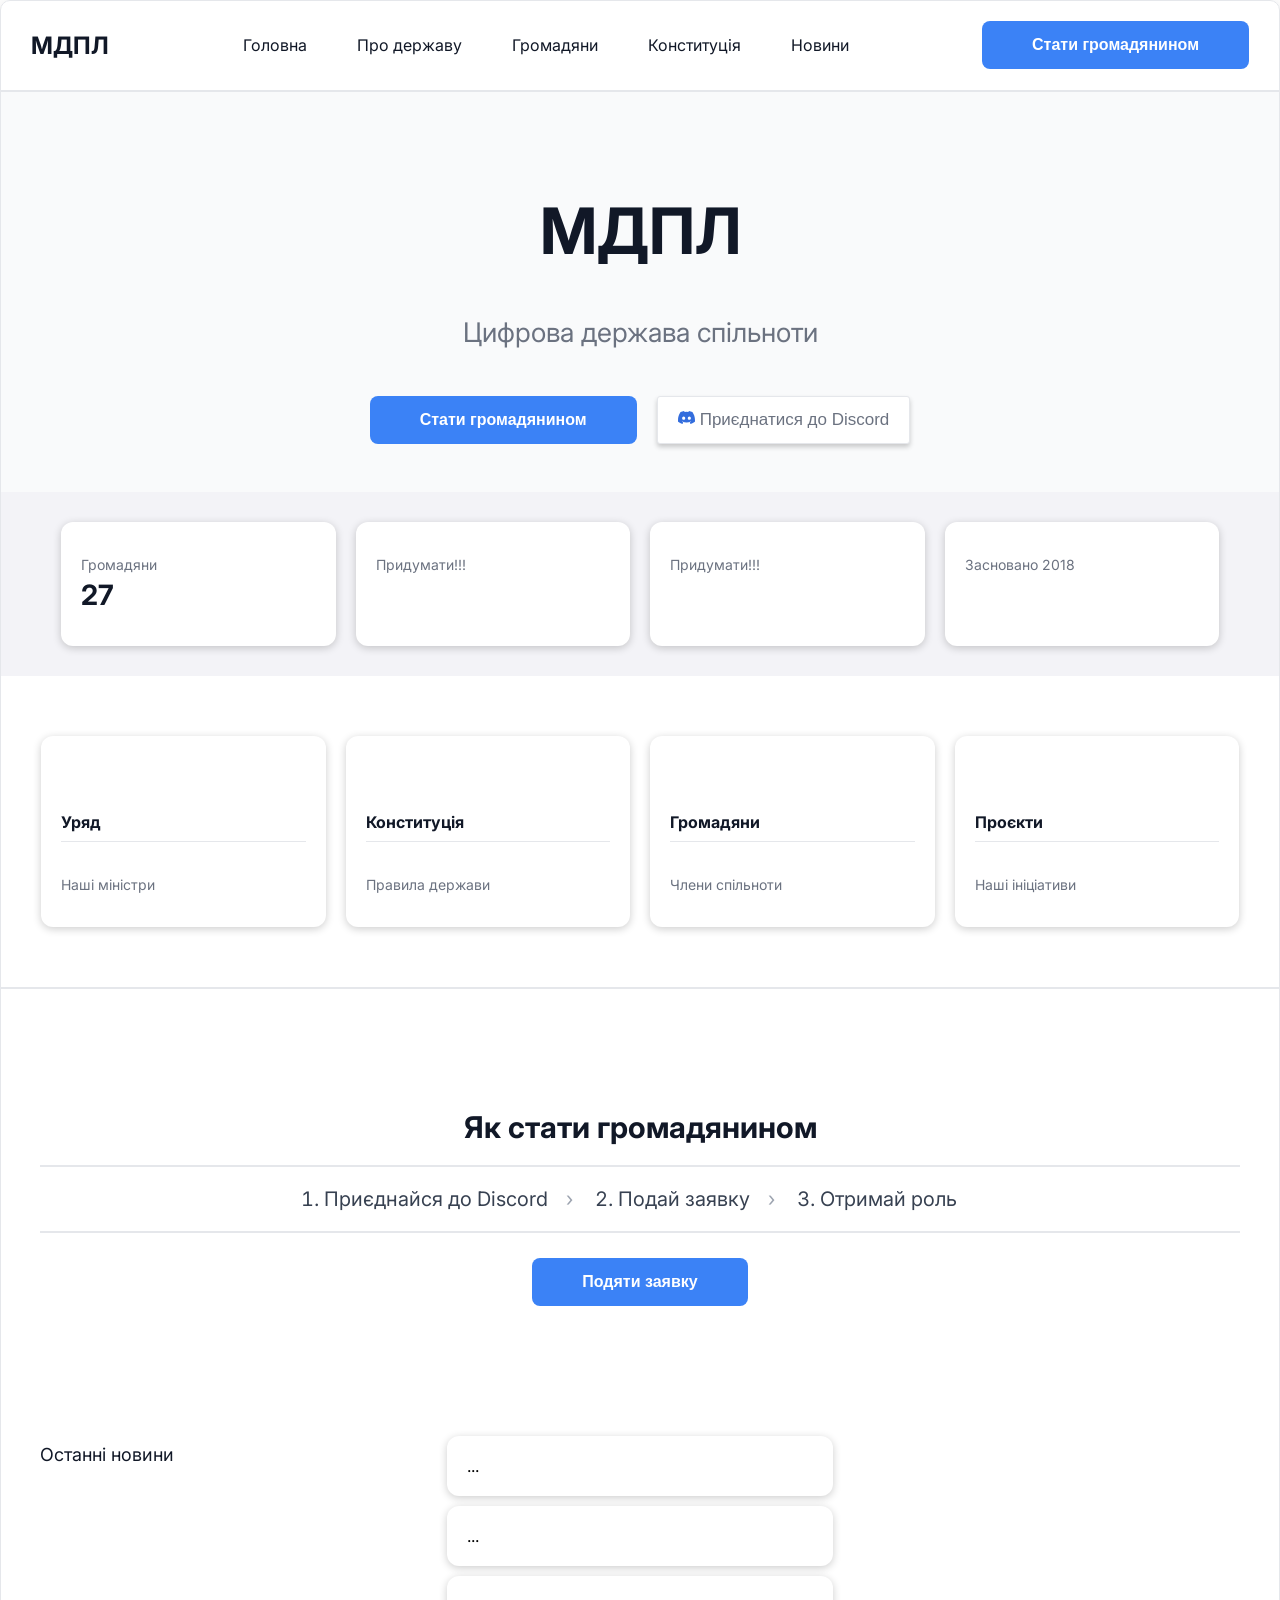
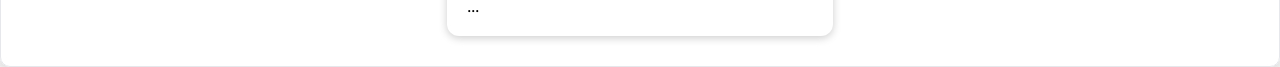
==== index.html @ ea94f007 "(First commit)Stacture added + JS and CSS files connected + HTML code is done exept for news.html + " ====
<!DOCTYPE html>
<html lang="en">
<head>
    <meta charset="UTF-8">
    <meta name="viewport" content="width=device-width, initial-scale=1.0">
    <title>MDPL</title>
    <link href="https://fonts.googleapis.com/css2?family=Inter&display=swap" rel="stylesheet">

    <link rel="stylesheet" href="./css/style.css">
</head>

<body data-page="home">
    <header id="header" class="header"></header>

    <main>
        <section id="hero" class="hero">
            <div class="hero-title">
                <h1>МДПЛ</h1>
                <p style="font-size: 27px;">Цифрова держава спільноти</p>
            </div>
            <div class="hero-btns">
                <button id="become-citizen-btn" class="become-citizen-btn">Стати громадянином</button>
                <button id="join-btn" class="join-btn">
                    <span>
                        <svg style="color: rgba(51, 109, 221);" xmlns="http://www.w3.org/2000/svg" width="17" height="17" fill="currentColor" class="bi bi-discord" viewBox="0 0 16 16">
                            <path d="M13.545 2.907a13.2 13.2 0 0 0-3.257-1.011.05.05 0 0 0-.052.025c-.141.25-.297.577-.406.833a12.2 12.2 0 0 0-3.658 0 8 8 0 0 0-.412-.833.05.05 0 0 0-.052-.025c-1.125.194-2.22.534-3.257 1.011a.04.04 0 0 0-.021.018C.356 6.024-.213 9.047.066 12.032q.003.022.021.037a13.3 13.3 0 0 0 3.995 2.02.05.05 0 0 0 .056-.019q.463-.63.818-1.329a.05.05 0 0 0-.01-.059l-.018-.011a9 9 0 0 1-1.248-.595.05.05 0 0 1-.02-.066l.015-.019q.127-.095.248-.195a.05.05 0 0 1 .051-.007c2.619 1.196 5.454 1.196 8.041 0a.05.05 0 0 1 .053.007q.121.1.248.195a.05.05 0 0 1-.004.085 8 8 0 0 1-1.249.594.05.05 0 0 0-.03.03.05.05 0 0 0 .003.041c.24.465.515.909.817 1.329a.05.05 0 0 0 .056.019 13.2 13.2 0 0 0 4.001-2.02.05.05 0 0 0 .021-.037c.334-3.451-.559-6.449-2.366-9.106a.03.03 0 0 0-.02-.019m-8.198 7.307c-.789 0-1.438-.724-1.438-1.612s.637-1.613 1.438-1.613c.807 0 1.45.73 1.438 1.613 0 .888-.637 1.612-1.438 1.612m5.316 0c-.788 0-1.438-.724-1.438-1.612s.637-1.613 1.438-1.613c.807 0 1.451.73 1.438 1.613 0 .888-.631 1.612-1.438 1.612"/>
                        </svg>
                    </span>
                    Приєднатися до Discord
                </button>
            </div>
        </section>
        <section id="fast-info" class="fast-info">
            <div class="info-box">
                <p>
                    Громадяни<br> 
                    <strong>27</strong>
                </p>
            </div>
            <div class="info-box">
                <p>Придумати!!!</p>
            </div>
            <div class="info-box">
                <p>Придумати!!!</p>
            </div>
            <div class="info-box">
                <p>Засновано 2018</p>
            </div>
        </section>
        <section id="features" class="features">
            <div class="info-box">
                <svg></svg>
                <h3>Уряд</h3>
                <p>Наші міністри</p>
            </div>
            <div class="info-box">
                <svg></svg>
                <h3>Конституція</h3>
                <p>Правила держави</p>
            </div>
            <div class="info-box">
                <svg></svg>
                <h3>Громадяни</h3>
                <p>Члени спільноти</p>
            </div>
            <div class="info-box">
                <svg></svg>
                <h3>Проєкти</h3>
                <p>Наші ініціативи</p>
            </div>
        </section>
        <section id="application" class="application">
            <div class="container">
                <h3>Як стати громадянином</h3>
                <ol class="steps-list">
                    <li>Приєднайся до Discord</li>
                    <li>Подай заявку</li>
                    <li>Отримай роль</li>
                </ol>
                <button id="become-citizen-btn" class="become-citizen-btn">Подяти заявку</button>
            </div>
        </section>
        <section id="last-news" class="last-news">
            <div class="container">
                <p>Останні новини</p>

                <div class="news-grid">
                    <div class="info-box">...</div>
                    <div class="info-box">...</div>
                    <div class="info-box">...</div>
                </div>
            </div>
        </section>
    </main>


    <!-- Modal -->
    <div id="modal" class="modal" style="display:none;">
        <div class="container">
            <div class="modal-header">
                <div class="modal-title">
                    <h2>Стати громадянином</h2>
                    <p>Подайте заявку на приєднання до МДПЛ</p>
                </div>
                <button id="close-btn" class="close-btn">X</button>
            </div>
            <form class="blank">
                <label>
                    Прізвище та Ім'я
                    <input type="text" name="name" placeholder="Василь Клеменко">
                </label>
                <label>
                    Дата народження
                    <input type="date" name="date">
                </label>
                <label>
                    Мета вступу до МДПЛ
                    <textarea name="reason"></textarea>
                </label>
                <label>
                    Ідеї та проєкти
                    <textarea name="projects"></textarea>
                </label>
                <label>
                    Бажана посада
                    <input type="text" name="poste" placeholder="Наприклад: Громадянин, Міністр...">
                </label>
                <button id="close-btn" class="close-btn">Скасувати</button>
                <button id="submit-btn" class="submit-btn">Подати заявку</button>
            </form>
        </div>
    </div>

    <script type="module" src="./js/main.js"></script>
</body>
</html>
---- css/style.css ----
:root{
    /* COLOR */
    --primary: #3B82F6;
    /* Back-Ground */
    --bg: #FFFFFF;
    --bg-secondary: #F9FAFB;
    /* TEXT */
    --text-main: #111827;
    --text-secondary: #6B7280;
    --font-bold: 700;

    --shadow-lg: 0 10px 25px rgba(0,0,0, 0.20);

    --success: #10B981;
    --error: #EF4444;

    --border: #E5E7EB;
}

body{
    font-family: 'Inter', sans-serif;
    margin: 0;
    padding: 0;
    background: var(--bg);
    border: var(--border) solid 1px;
    border-radius: 10px;
    box-shadow: var(--shadow-lg);
}

section {
  margin-top: 0;
  margin-bottom: 0;
  padding-top: 10px;
  padding-bottom: 10px;
}


h1, h2, h3, h4{
    font-weight: var(--font-bold);
    color: var(--text-main);
}

p{
    color: var(--text-secondary);
}

a{
    color: var(--text-main);
    text-decoration: none;
}

.container {
  max-width: 1200px;
  margin: 0 auto;
  padding: 20px;
}


/* HEADER */

header{
    padding: 10px 30px;
    display: flex;
    align-items: center;
    justify-content: space-between;
    border-bottom: 2px solid var(--border);
}

header nav{
    display: flex;
    gap: 50px;
}

header nav a {
  position: relative;
}

header nav a::after {
  content: "";
  position: absolute;
  left: 0;
  bottom: -5px;
  width: 0%;
  height: 2px;
  background: var(--text-main);
  transition: width 0.2s ease;
}

header nav a:hover::after,
header nav a.active::after {
  width: 100%;
}


.become-citizen-btn {
  background: var(--primary);
  color: white;
  border: none;
  padding: 12px 25px;
  border-radius: 8px;
  cursor: pointer;
  font-size: 16px;
  font-weight: 600;
  transition: all 0.2s ease;
}

.become-citizen-btn:hover {
  background: #2563EB;
  transform: translateY(-2px);
}

/* PAGE HOME */
/* HERO */
.hero{
    height: 300px;
    padding: 50px;
    display: flex;
    justify-content: center;
    align-items: center;
    flex-direction: column;
    background: var(--bg-secondary);
}

.hero-title{
    display: flex;
    align-items: center;
    flex-direction: column;
}

.hero-title h1{
    margin-bottom: 20px;
    font-size: 4em;
    font-weight: bolder;
}

.hero-btns{
    margin-top: 20px;
    display: flex;
    gap: 20px;
}

.join-btn{
    padding: 5px 20px;
    display: flex;
    align-items: center;
    gap: 5px;
    font-size: 17px;
    color: var(--text-secondary);
    background: var(--bg);
    border: 1px solid var(--border);
    border-radius: 3px;
    box-shadow: 0 3px 5px rgba(0,0,0, 0.20);
    cursor: pointer;
    transition: all 0.3s ease;
}

.join-btn:hover{
    border: none;
    background: #111827;
    color: #FFFFFF;
}

/* ===================== */
/* FAST INFO (СТАТИСТИКА) */
/* ===================== */

.fast-info {
  display: grid;
  grid-template-columns: repeat(4, 1fr);
  gap: 20px;
  padding: 30px 60px;
  background-color: rgba(243, 243, 247);
}

.info-box {
  background: #ffffff;
  border-radius: 12px;
  padding: 20px;
  box-shadow: 0 2px 8px rgba(0,0,0,0.2);
  transition: transform 0.2s ease, box-shadow 0.2s ease;
}

.info-box:hover {
  transform: translateY(-3px);
  box-shadow: 0 8px 20px rgba(0,0,0,0.08);
}

.fast-info p {
  color: #6B7280;
  font-size: 14px;
}

.fast-info strong {
  display: block;
  font-size: 28px;
  color: #111827;
  margin-top: 5px;
}


/* ===================== */
/* FEATURES (КАРТОЧКИ) */
/* ===================== */

.features {
  display: grid;
  grid-template-columns: repeat(4, 1fr);
  gap: 20px;
  padding: 60px 40px;
  margin-bottom: 50px;
  border-bottom: 2px solid var(--border);
}

.features .info-box {
  display: flex;
  flex-direction: column;
  gap: 10px;
  cursor: pointer;
}

.features .info-box h3 {
  position: relative;
  padding-bottom: 10px;
  margin-bottom: 10px;
}

.features .info-box h3::after {
  content: "";
  position: absolute;
  left: 0;
  bottom: 0;
  width: 100%;
  height: 1px;
  background: var(--border);
}

.features h3 {
  font-size: 16px;
  color: #111827;
}

.features p {
  font-size: 14px;
  color: #6B7280;
}

/* іконки */
.features svg {
  width: 30px;
  height: 30px;
  color: #9CA3AF;
}


/* ===================== */
/* APPLICATION */
/* ===================== */

.application {
  text-align: center;
  margin: 60px 0;
}

.application h3 {
  font-size: 30px;
  margin-bottom: 20px;
  color: #111827;
}

.steps-list {
  display: flex;
  justify-content: center;
  gap: 70px;
  margin-bottom: 25px;
  padding: 20px 0;
  border-top: 2px solid var(--border);
  border-bottom: 2px solid var(--border);
}

.application li {
  position: relative;
  font-size: 20px;
  color: #374151;
}

/* стрілочки */
.application li::after {
  content: "›";
  position: absolute;
  right: -25px;
  color: #9CA3AF;
}

.application li:last-child::after {
  display: none;
}


/* кнопка */

.become-citizen-btn {
  background: #3B82F6;
  color: white;
  border: none;
  padding: 15px 50px;
  border-radius: 8px;
  cursor: pointer;
  transition: all 0.2s ease;
}

.become-citizen-btn:hover {
  background: #2563EB;
  transform: translateY(-2px);
}


/* ===================== */
/* NEWS */
/* ===================== */

.last-news {
  margin-top: 60px;
}

.last-news .container > p {
  font-size: 18px;
  margin-bottom: 20px;
  color: #111827;
}

.last-news .container {
  flex-direction: column;
}

.last-news .info-box {
  margin-top: 10px;
}

/* якщо хочеш 3 колонки */
.last-news .container {
  display: grid;
  grid-template-columns: repeat(3, 1fr);
  gap: 20px;
}

/* карточка новини */

.last-news .info-box h3 {
  font-size: 16px;
  margin-bottom: 10px;
}

.last-news .info-box p {
  font-size: 14px;
  color: #6B7280;
  margin-bottom: 10px;
}

.last-news a {
  color: #3B82F6;
  text-decoration: none;
  font-size: 14px;
}

.last-news a:hover {
  text-decoration: underline;
}
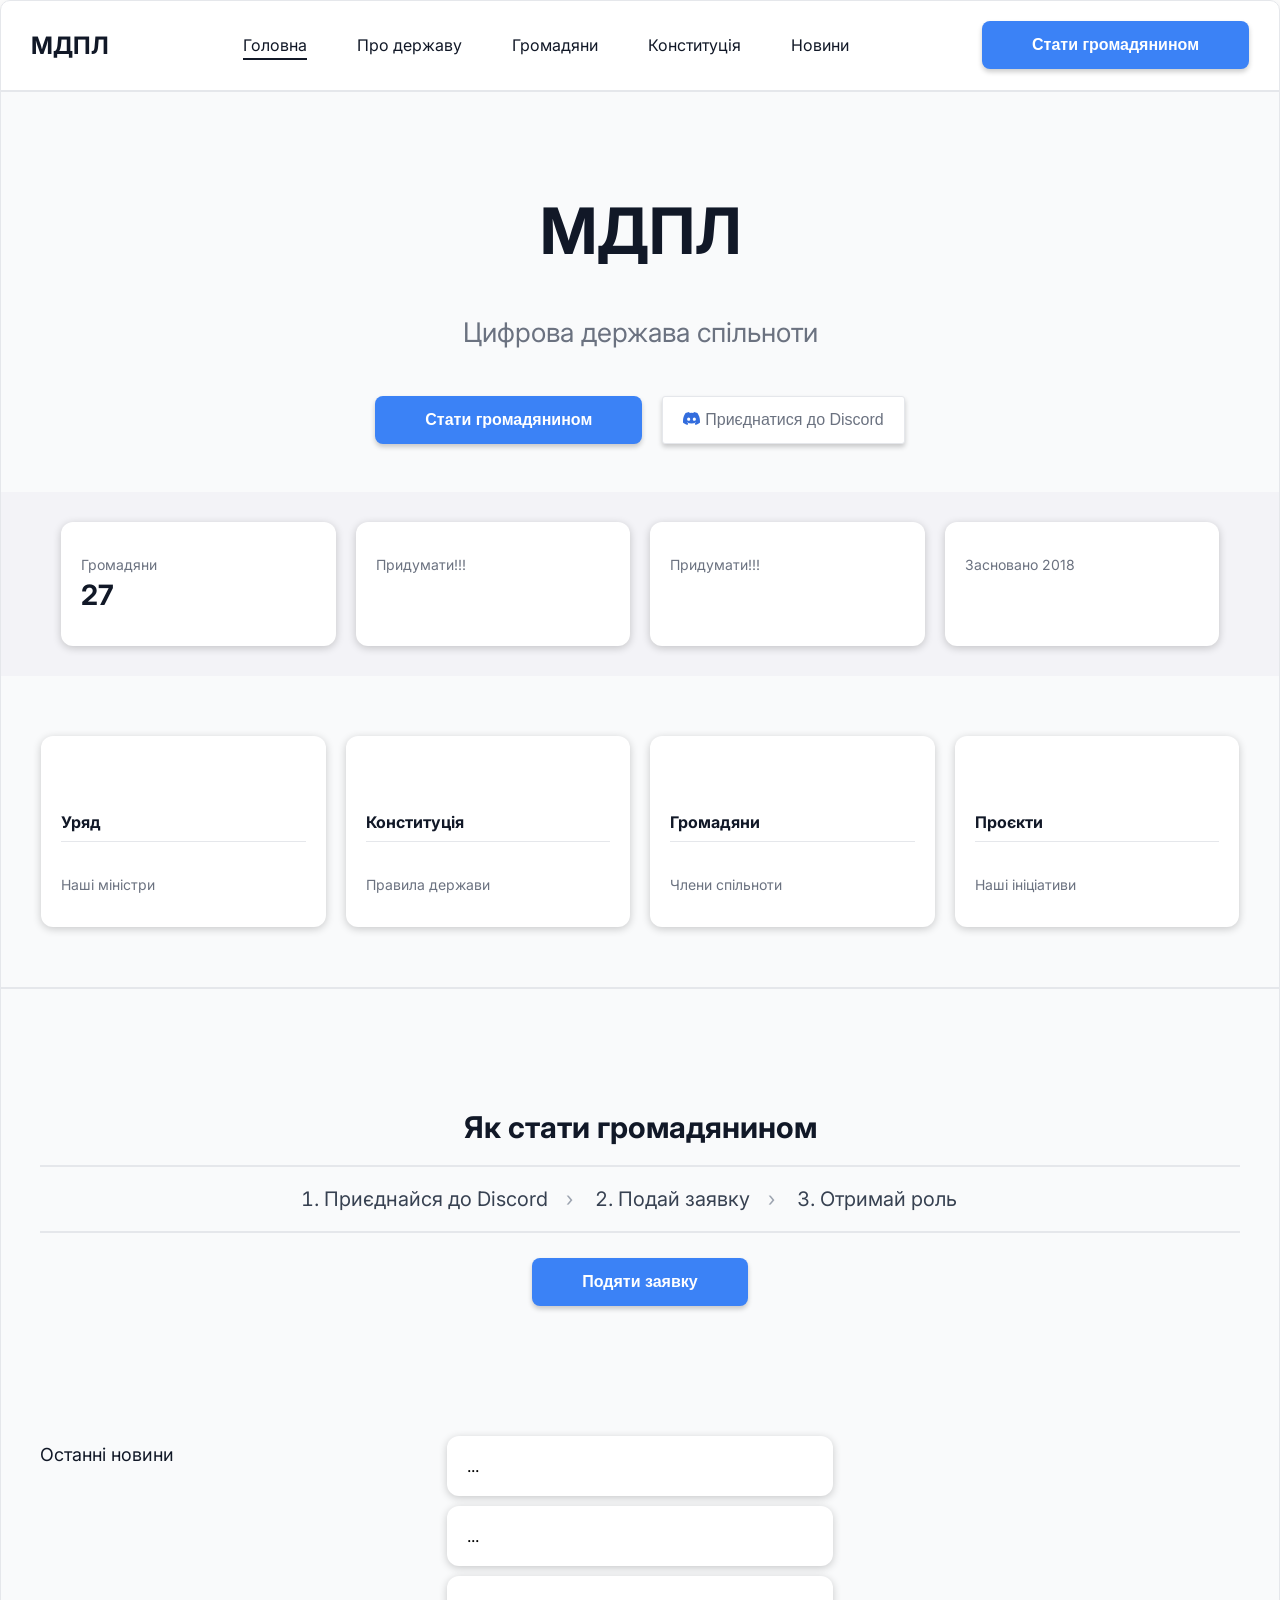
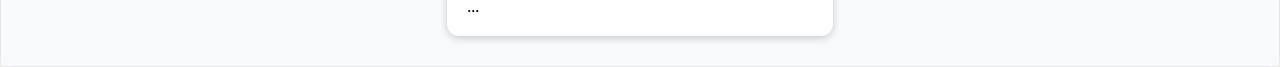
==== commit 34417b29: "Styles added to all pages exept news.html" ====
--- a/index.html
+++ b/index.html
@@ -13,14 +13,14 @@
     <header id="header" class="header"></header>
 
     <main>
-        <section id="hero" class="hero">
+        <section id="hero-home" class="hero-home">
             <div class="hero-title">
                 <h1>МДПЛ</h1>
                 <p style="font-size: 27px;">Цифрова держава спільноти</p>
             </div>
             <div class="hero-btns">
-                <button id="become-citizen-btn" class="become-citizen-btn">Стати громадянином</button>
-                <button id="join-btn" class="join-btn">
+                <button id="become-citizen-btn" class="btn become-citizen-btn">Стати громадянином</button>
+                <button id="join-btn" class="btn join-btn">
                     <span>
                         <svg style="color: rgba(51, 109, 221);" xmlns="http://www.w3.org/2000/svg" width="17" height="17" fill="currentColor" class="bi bi-discord" viewBox="0 0 16 16">
                             <path d="M13.545 2.907a13.2 13.2 0 0 0-3.257-1.011.05.05 0 0 0-.052.025c-.141.25-.297.577-.406.833a12.2 12.2 0 0 0-3.658 0 8 8 0 0 0-.412-.833.05.05 0 0 0-.052-.025c-1.125.194-2.22.534-3.257 1.011a.04.04 0 0 0-.021.018C.356 6.024-.213 9.047.066 12.032q.003.022.021.037a13.3 13.3 0 0 0 3.995 2.02.05.05 0 0 0 .056-.019q.463-.63.818-1.329a.05.05 0 0 0-.01-.059l-.018-.011a9 9 0 0 1-1.248-.595.05.05 0 0 1-.02-.066l.015-.019q.127-.095.248-.195a.05.05 0 0 1 .051-.007c2.619 1.196 5.454 1.196 8.041 0a.05.05 0 0 1 .053.007q.121.1.248.195a.05.05 0 0 1-.004.085 8 8 0 0 1-1.249.594.05.05 0 0 0-.03.03.05.05 0 0 0 .003.041c.24.465.515.909.817 1.329a.05.05 0 0 0 .056.019 13.2 13.2 0 0 0 4.001-2.02.05.05 0 0 0 .021-.037c.334-3.451-.559-6.449-2.366-9.106a.03.03 0 0 0-.02-.019m-8.198 7.307c-.789 0-1.438-.724-1.438-1.612s.637-1.613 1.438-1.613c.807 0 1.45.73 1.438 1.613 0 .888-.637 1.612-1.438 1.612m5.316 0c-.788 0-1.438-.724-1.438-1.612s.637-1.613 1.438-1.613c.807 0 1.451.73 1.438 1.613 0 .888-.631 1.612-1.438 1.612"/>
@@ -77,7 +77,7 @@
                     <li>Подай заявку</li>
                     <li>Отримай роль</li>
                 </ol>
-                <button id="become-citizen-btn" class="become-citizen-btn">Подяти заявку</button>
+                <button id="become-citizen-btn" class="btn become-citizen-btn">Подяти заявку</button>
             </div>
         </section>
         <section id="last-news" class="last-news">
--- a/css/style.css
+++ b/css/style.css
@@ -27,6 +27,10 @@
     box-shadow: var(--shadow-lg);
 }
 
+main{
+  background-color: var(--bg-secondary);
+}
+
 section {
   margin-top: 0;
   margin-bottom: 0;
@@ -53,6 +57,22 @@
   max-width: 1200px;
   margin: 0 auto;
   padding: 20px;
+}
+
+.btn{
+  padding: 5px 20px;
+  cursor: pointer;
+  font-size: 16px;
+  background: var(--bg);
+  border-radius: 3px;
+  border: 1px solid var(--border);
+  box-shadow: 0 3px 5px rgba(0,0,0, 0.20);
+  color: var(--text-secondary);
+  transition: all 0.2s ease;
+}
+
+.btn:hover {
+  transform: translateY(-2px);
 }
 
 
@@ -96,22 +116,18 @@
   background: var(--primary);
   color: white;
   border: none;
-  padding: 12px 25px;
+  padding: 15px 50px;
   border-radius: 8px;
-  cursor: pointer;
-  font-size: 16px;
   font-weight: 600;
-  transition: all 0.2s ease;
 }
 
 .become-citizen-btn:hover {
   background: #2563EB;
-  transform: translateY(-2px);
 }
 
 /* PAGE HOME */
 /* HERO */
-.hero{
+.hero-home{
     height: 300px;
     padding: 50px;
     display: flex;
@@ -140,18 +156,9 @@
 }
 
 .join-btn{
-    padding: 5px 20px;
     display: flex;
     align-items: center;
     gap: 5px;
-    font-size: 17px;
-    color: var(--text-secondary);
-    background: var(--bg);
-    border: 1px solid var(--border);
-    border-radius: 3px;
-    box-shadow: 0 3px 5px rgba(0,0,0, 0.20);
-    cursor: pointer;
-    transition: all 0.3s ease;
 }
 
 .join-btn:hover{
@@ -296,24 +303,6 @@
 }
 
 
-/* кнопка */
-
-.become-citizen-btn {
-  background: #3B82F6;
-  color: white;
-  border: none;
-  padding: 15px 50px;
-  border-radius: 8px;
-  cursor: pointer;
-  transition: all 0.2s ease;
-}
-
-.become-citizen-btn:hover {
-  background: #2563EB;
-  transform: translateY(-2px);
-}
-
-
 /* ===================== */
 /* NEWS */
 /* ===================== */
@@ -364,4 +353,381 @@
 
 .last-news a:hover {
   text-decoration: underline;
+}
+
+/* ABOUT PAGE */
+
+.about-info{
+  display: flex;
+  justify-content: space-around;
+  gap: 20px;
+  padding-bottom: 40px;
+  border-bottom: 2px solid var(--border);
+}
+
+.history, .principles, .symbols-main{
+  width: 100%;
+  background: var(--bg);
+  box-shadow: var(--shadow-lg);
+  border-radius: 7px;
+}
+
+.container-symbols{
+  display: flex;
+  flex-direction: column;
+  gap: 20px;
+}
+
+.symbols-head{
+  display: flex;
+  justify-content: space-between;
+  align-items: center;
+}
+
+.symbols-main{
+  display: flex;
+  align-items: center;
+  justify-content: space-around;
+  padding: 20px 0;
+}
+
+.emblem{
+  padding-left: 20px;
+  border-left: 2px solid var(--border);
+}
+
+.slogan{
+  display: flex;
+  justify-content: center;
+  padding: 10px 0;
+  border: 1px solid var(--border);
+  border-radius: 5px;
+  width: 100%;
+  background: var(--bg);
+  box-shadow: 0 5px 15px rgba(0,0,0, 0.20);
+  background: linear-gradient(90deg, rgba(255, 255, 255, 1) 0%, rgba(241, 245, 254, 1) 38%);
+}
+
+.slogan p{
+  color: var(--text-main);
+}
+
+/* ===================== */
+/* CITIZENS PAGE */
+/* ===================== */
+
+/* HERO */
+
+.hero-citizens h1 {
+  font-size: 32px;
+  margin-bottom: 10px;
+}
+
+
+/* ===================== */
+/* STATS */
+/* ===================== */
+
+.stats {
+  display: grid;
+  background: var(--bg);
+  border: 1px solid var(--border);
+  border-radius: 12px;
+  grid-template-columns: repeat(4, 1fr);
+  padding: 15px;
+  gap: 20px;
+  margin-bottom: 30px;
+  align-items: center;
+}
+
+.stat-box {
+  border-left: 2px solid var(--border);
+  padding-left: 10px;
+}
+
+.stat-box p {
+  font-size: 13px;
+  margin-bottom: 5px;
+  font-weight: 500;
+}
+
+.stat-box span {
+  font-size: 22px;
+  font-weight: 600;
+  color: var(--text-main);
+}
+
+
+/* SEARCH */
+
+#search {
+  padding: 12px;
+  border-radius: 10px;
+  border: 1px solid var(--border);
+  font-size: 14px;
+  outline: none;
+  transition: 0.2s;
+}
+
+#search:focus {
+  border-color: var(--primary);
+}
+
+
+/* ===================== */
+/* FILTERS */
+/* ===================== */
+
+.filters {
+  display: flex;
+  gap: 10px;
+  margin-bottom: 25px;
+  flex-wrap: wrap;
+}
+
+.filters button {
+  padding: 8px 15px;
+  border-radius: 20px;
+  border: 1px solid var(--border);
+  background: var(--bg);
+  cursor: pointer;
+  font-size: 14px;
+  transition: all 0.2s ease;
+}
+
+.filters button:hover {
+  color: var(--primary);
+  border-color: var(--primary);
+}
+
+.filters button.active {
+  background: var(--primary);
+  color: white;
+  border-color: var(--primary);
+}
+
+
+/* ===================== */
+/* CITIZENS LIST */
+/* ===================== */
+
+.citizens-list {
+  display: flex;
+  flex-direction: column;
+  gap: 20px;
+  margin-bottom: 20px;
+}
+
+
+/* CARD */
+
+.citizen-card {
+  background: var(--bg);
+  border: 1px solid var(--border);
+  border-radius: 12px;
+  padding: 15px;
+  display: flex;
+  justify-content: space-between;
+  align-items: center;
+  transition: all 0.2s ease;
+}
+
+.citizen-card:hover {
+  transform: translateY(-3px);
+  box-shadow: 0 5px 15px rgba(0,0,0,0.08);
+}
+
+
+/* LEFT */
+
+.citizen-left {
+  display: flex;
+  align-items: center;
+  gap: 10px;
+}
+
+.avatar {
+  width: 40px;
+  height: 40px;
+  border-radius: 50%;
+  background: var(--primary);
+  color: white;
+  display: flex;
+  align-items: center;
+  justify-content: center;
+  font-weight: bold;
+}
+
+.citizen-left h3 {
+  font-size: 15px;
+}
+
+.citizen-left p {
+  font-size: 12px;
+}
+
+
+/* RIGHT */
+
+.citizen-right {
+  text-align: right;
+}
+
+.role {
+  padding: 4px 8px;
+  border-radius: 6px;
+  font-size: 12px;
+  background: var(--bg-secondary);
+  display: inline-block;
+  margin-bottom: 5px;
+}
+
+/* різні ролі */
+
+.role.міністр {
+  background: rgba(59,130,246,0.1);
+  color: var(--primary);
+}
+
+.role.громадянин {
+  background: rgba(16,185,129,0.1);
+  color: var(--success);
+}
+
+/* ===================== */
+/* CONSTITUTION */
+/* ===================== */
+
+/* HERO */
+.hero-constitution h1 {
+  font-size: 32px;
+  margin-bottom: 10px;
+}
+
+.hero-constitution p {
+  font-size: 15px;
+  color: var(--text-secondary);
+}
+
+
+/* ===================== */
+/* CONTENTS (розділи) */
+/* ===================== */
+
+.contents-section {
+  margin-bottom: 30px;
+}
+
+.contents-section .container {
+  background: var(--bg); /* БІЛИЙ ФОН */
+  border: 1px solid var(--border);
+  border-radius: 12px;
+  padding: 20px;
+}
+
+.contents-section h3 {
+  margin-bottom: 15px;
+}
+
+/* GRID 2x3 */
+.contents {
+  display: grid;
+  grid-template-columns: repeat(3, 1fr);
+  gap: 15px;
+}
+
+/* кнопки */
+.content-item {
+  padding: 14px;
+  border-radius: 10px;
+  border: 2px solid var(--border);
+  background: var(--bg);
+  cursor: pointer;
+  font-size: 14px;
+  text-align: left;
+  transition: all 0.2s ease;
+}
+
+.content-item span {
+  padding: 7px;
+  margin-right: 10px;
+  font-size: 22px;
+  font-weight: 600;
+  color: var(--text-secondary);
+  background:#e4e6eb;
+  border-radius: 5px;
+}
+
+/* hover */
+.content-item:hover{
+  border-color: var(--primary);
+  transform: translateY(-2px);
+}
+
+.content-item:hover span{
+  color: var(--primary);
+}
+
+
+/* active */
+.content-item.active {
+  background: var(--primary);
+  color: white;
+  border-color: var(--primary);
+}
+
+
+/* ===================== */
+/* LAWS (контент) */
+/* ===================== */
+
+.laws {
+  margin-bottom: 40px;
+}
+
+.laws .container {
+  background: var(--bg);
+  border: 1px solid var(--border);
+  border-radius: 12px;
+  padding: 25px;
+  min-height: 200px;
+  box-shadow: 0 2px 8px rgba(0,0,0,0.04);
+  transition: all 0.2s ease;
+}
+
+.laws h3 {
+  margin-bottom: 15px;
+}
+
+/* стаття */
+.law-article {
+  padding: 15px;
+  border-left: 3px solid var(--primary);
+  margin-bottom: 15px;
+  background: var(--bg-secondary);
+  border-radius: 8px;
+}
+
+.law-article h4 {
+  font-size: 14px;
+  margin-bottom: 5px;
+  color: var(--primary);
+}
+
+.law-article p {
+  font-size: 14px;
+  line-height: 1.6;
+  color: var(--text-secondary);
+}
+
+
+/* ===================== */
+/* EXTRA INFO */
+/* ===================== */
+
+.info-extra {
+  margin-top: 40px;
+  display: flex;
+  flex-direction: column;
+  gap: 15px;
 }
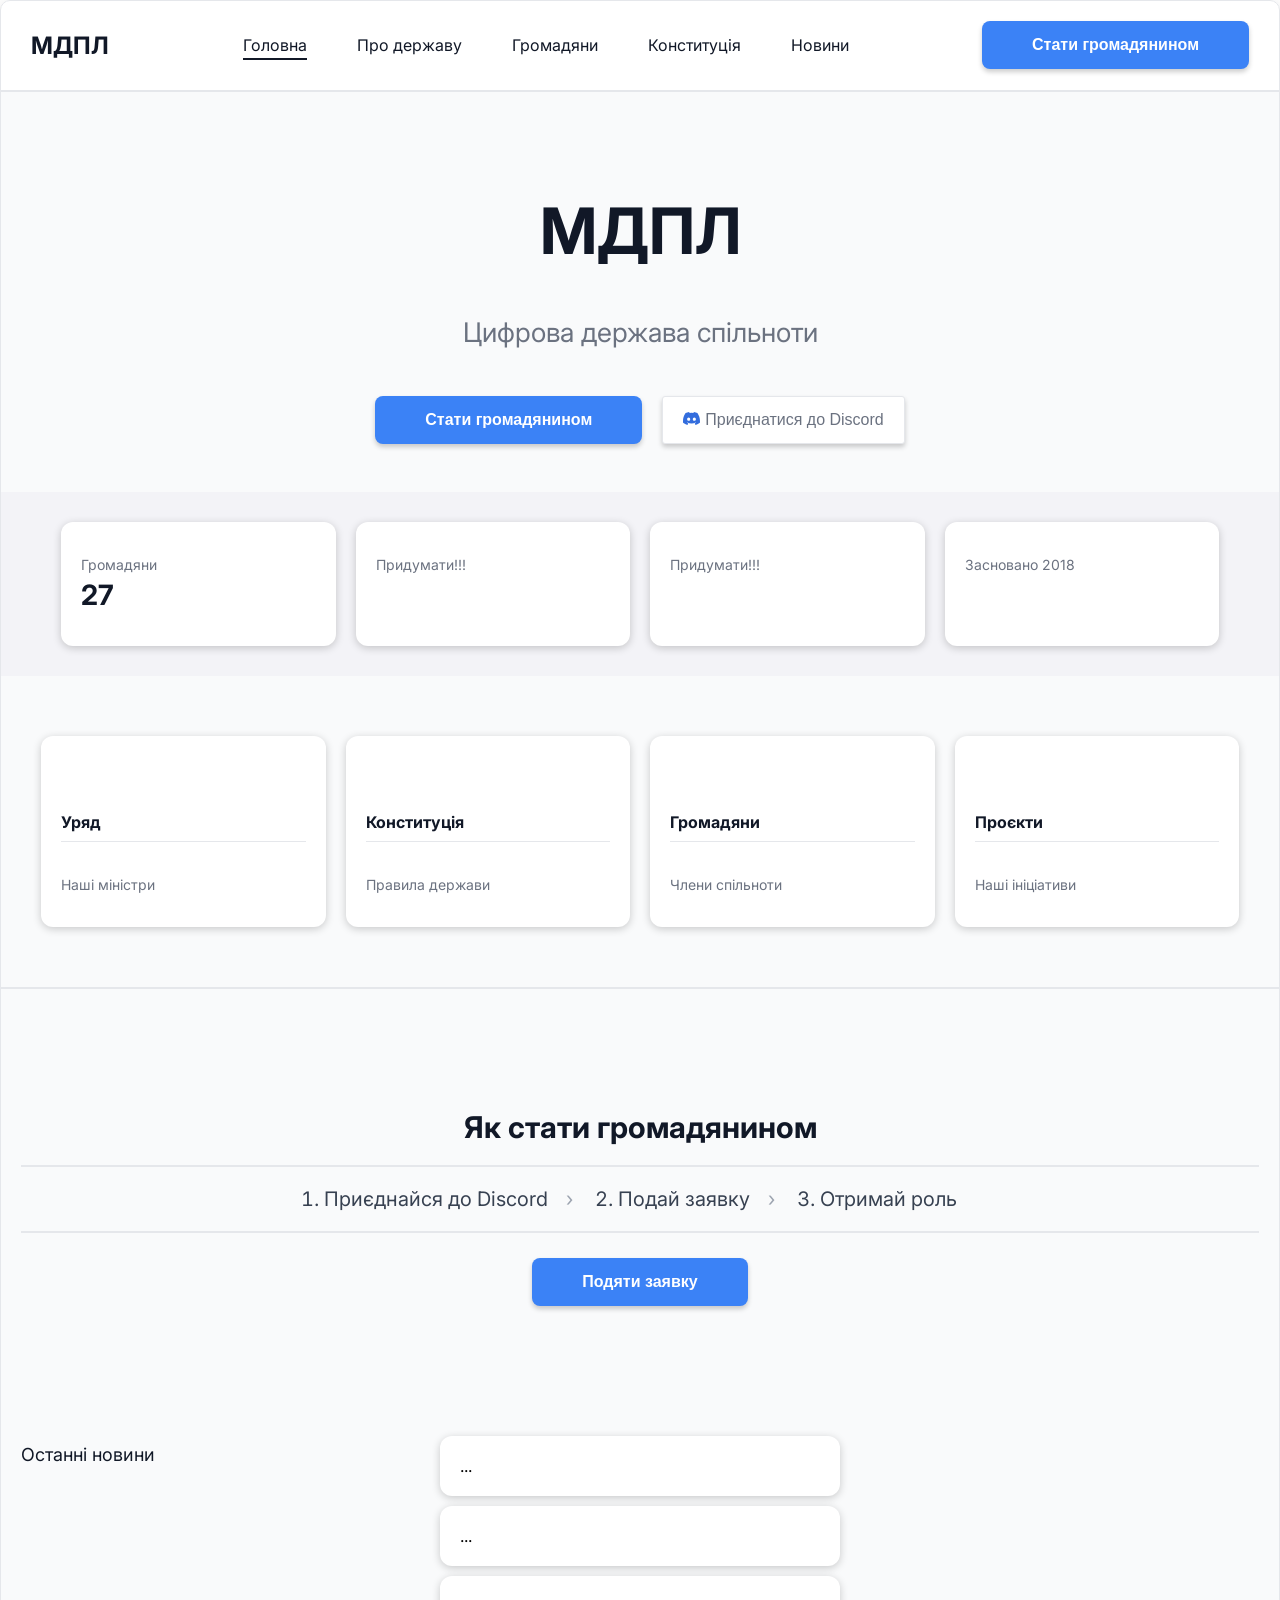
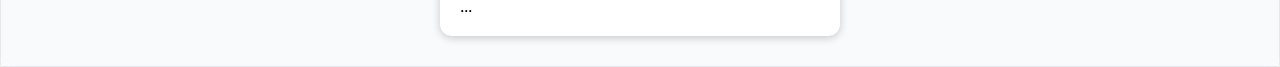
==== commit af6ec474: "HTML/CSS for modal window" ====
--- a/index.html
+++ b/index.html
@@ -95,39 +95,41 @@
 
 
     <!-- Modal -->
-    <div id="modal" class="modal" style="display:none;">
-        <div class="container">
-            <div class="modal-header">
-                <div class="modal-title">
+    <div class="backdrop">
+        <div id="modal" class="modal">
+            <div class="container container-modal">
+                <button id="close-btn" class="close-btn">X</button>
+                <div class="modal-header">
                     <h2>Стати громадянином</h2>
                     <p>Подайте заявку на приєднання до МДПЛ</p>
                 </div>
-                <button id="close-btn" class="close-btn">X</button>
+                <form class="blank">
+                    <label>
+                        Прізвище та Ім'я
+                        <input class="contact-modal-form" type="text" name="name" placeholder="Василь Клеменко">
+                    </label>
+                    <label>
+                        Дата народження
+                        <input class="contact-modal-form"  type="date" name="date">
+                    </label>
+                    <label>
+                        Мета вступу до МДПЛ
+                        <textarea class="contact-modal-form"  name="reason" placeholder="Коротко разкажіть, чому хочете стати частиною держави"></textarea>
+                    </label>
+                    <label>
+                        Ідеї та проєкти
+                        <textarea class="contact-modal-form"  name="projects" placeholder="Над чим ви працюєте або хочете працювати..."></textarea>
+                    </label>
+                    <label>
+                        Бажана посада
+                        <input class="contact-modal-form"  type="text" name="poste" placeholder="Наприклад: Громадянин, Міністр...">
+                    </label>
+                    <div class="modal-btns">
+                        <button id="close-btn" class="btn cancle-btn">Скасувати</button>
+                        <button id="submit-btn" class="btn submit-btn">Подати заявку</button>
+                    </div>
+                </form>
             </div>
-            <form class="blank">
-                <label>
-                    Прізвище та Ім'я
-                    <input type="text" name="name" placeholder="Василь Клеменко">
-                </label>
-                <label>
-                    Дата народження
-                    <input type="date" name="date">
-                </label>
-                <label>
-                    Мета вступу до МДПЛ
-                    <textarea name="reason"></textarea>
-                </label>
-                <label>
-                    Ідеї та проєкти
-                    <textarea name="projects"></textarea>
-                </label>
-                <label>
-                    Бажана посада
-                    <input type="text" name="poste" placeholder="Наприклад: Громадянин, Міністр...">
-                </label>
-                <button id="close-btn" class="close-btn">Скасувати</button>
-                <button id="submit-btn" class="submit-btn">Подати заявку</button>
-            </form>
         </div>
     </div>
 
--- a/css/style.css
+++ b/css/style.css
@@ -1,20 +1,21 @@
 :root{
-    /* COLOR */
-    --primary: #3B82F6;
-    /* Back-Ground */
-    --bg: #FFFFFF;
-    --bg-secondary: #F9FAFB;
-    /* TEXT */
-    --text-main: #111827;
-    --text-secondary: #6B7280;
-    --font-bold: 700;
-
-    --shadow-lg: 0 10px 25px rgba(0,0,0, 0.20);
-
-    --success: #10B981;
-    --error: #EF4444;
-
-    --border: #E5E7EB;
+  /* COLOR */
+  --primary: #3B82F6;
+  /* Back-Ground */
+  --bg: #FFFFFF;
+  --bg-secondary: #F9FAFB;
+  --dark-backdrop: rgba(0, 0, 0, .5);
+  /* TEXT */
+  --text-main: #111827;
+  --text-secondary: #6B7280;
+  --font-bold: 700;
+
+  --shadow-lg: 0 10px 25px rgba(0,0,0, 0.20);
+
+  --success: #10B981;
+  --error: #EF4444;
+
+  --border: #E5E7EB;
 }
 
 body{
@@ -54,7 +55,8 @@
 }
 
 .container {
-  max-width: 1200px;
+  max-width: 100%;
+  min-width: 320px;
   margin: 0 auto;
   padding: 20px;
 }
@@ -75,6 +77,112 @@
   transform: translateY(-2px);
 }
 
+/* MODAL WINDOW */
+
+.backdrop {
+  position: fixed;
+  inset: 0;
+  background: var(--dark-backdrop);
+  z-index: 40;
+  padding: 32px 16px;
+  overflow-y: auto;
+  opacity: 0;
+  visibility: hidden;
+  pointer-events: none;
+
+  transition: opacity 250ms cubic-bezier(0.4, 0, 0.2, 1),
+    visibility 250ms cubic-bezier(0.4, 0, 0.2, 1);
+}
+
+.backdrop.is-open {
+  opacity: 1;
+  visibility: visible;
+  pointer-events: auto;
+}
+
+.modal{
+  position: relative;
+  background: var(--bg);
+  max-width: 800px;
+  border-radius: 16px;
+}
+
+.container-modal{
+  padding: 30px 60px;
+}
+
+.modal-header{
+  border-bottom: 2px solid var(--border);
+  margin-bottom: 20px;
+}
+
+.blank{
+  display: flex;
+  flex-direction: column;
+}
+
+.close-btn{
+  border: 2px solid var(--border);
+  border-radius: 4px;
+  box-shadow: 0 3px 10px rgba(0,0,0, 0.10);
+  background: var(--bg);
+  width: 24px;
+  height: 24px;
+  position: absolute;
+  right: 16px;
+  top: 16px;
+  cursor: pointer;
+  
+  transition: all 0.2s ease;
+}
+
+.close-btn:hover{
+  color: red;
+  border: 2px solid red;
+}
+
+.contact-modal-form{
+  display: block;
+  border: 1px solid rgba(0, 0, 0, .15);
+  border-radius: 5px;
+  font-size: 17px;
+  padding: 10px;
+  background-color: #0000000d;
+  width: 100%;
+  margin-bottom: 24px;
+}
+
+.modal-btns{
+  display: flex;
+  justify-content: end;
+  gap: 20px;
+}
+
+.cancle-btn, .submit-btn{
+  padding: 10px 20px;
+  border: none;
+  border-radius: 5px;
+}
+
+.cancle-btn{
+  border: 2px solid var(--border);
+}
+
+.cancle-btn:hover{
+  color: red;
+  border: 2px solid red;
+}
+
+.submit-btn{
+  color: white;
+  background: var(--primary);
+}
+
+.submit-btn:hover{
+  color: var(--primary);
+  background: var(--bg);
+  border: 2px solid var(--primary);
+}
 
 /* HEADER */
 
@@ -127,6 +235,7 @@
 
 /* PAGE HOME */
 /* HERO */
+
 .hero-home{
     height: 300px;
     padding: 50px;
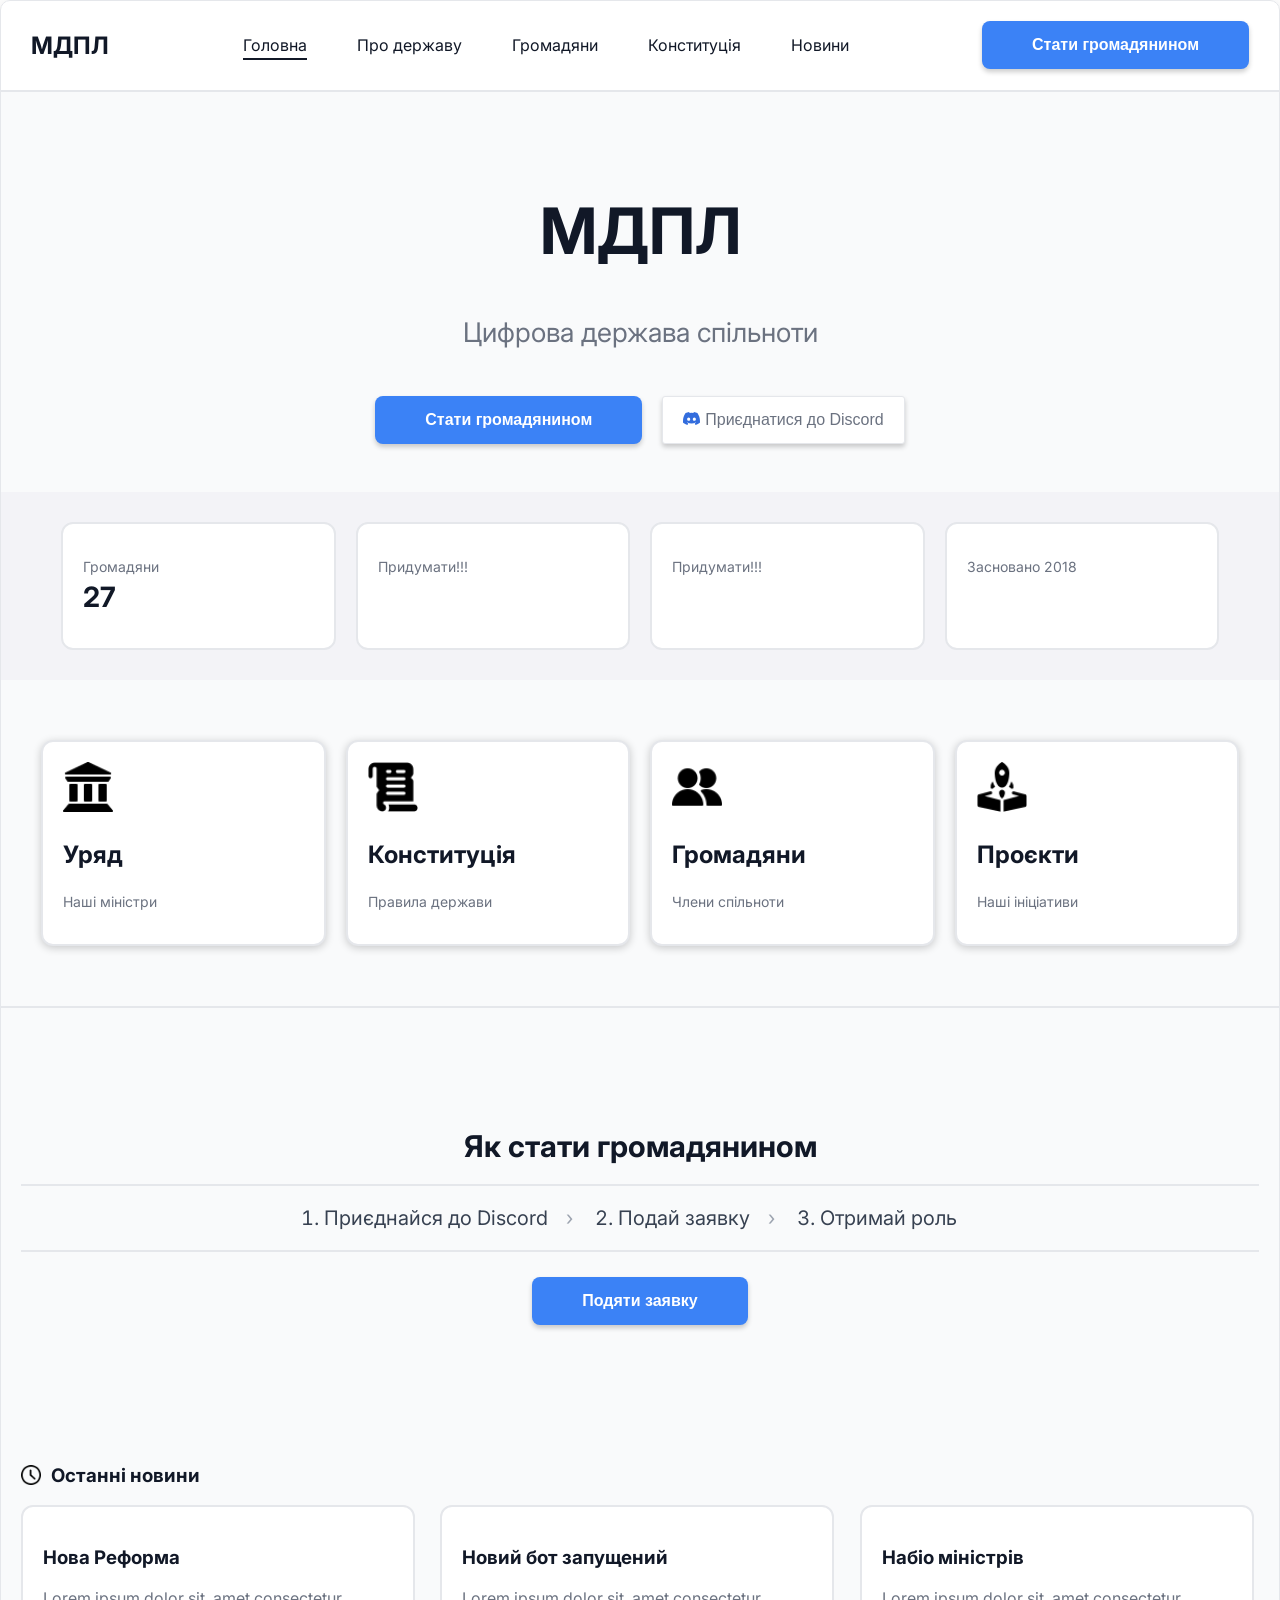
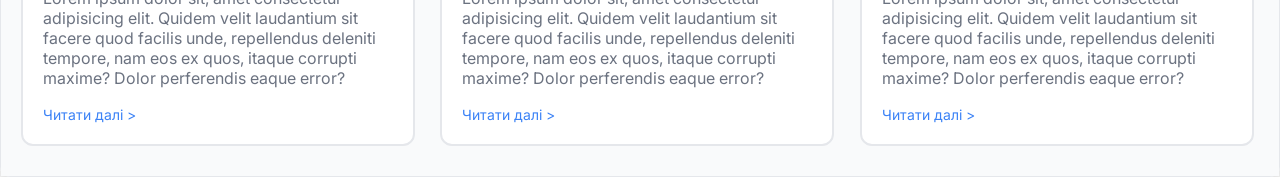
==== commit 11898d10: "Modal logic (open close), opimized css file, added icons on home page" ====
--- a/index.html
+++ b/index.html
@@ -16,7 +16,7 @@
         <section id="hero-home" class="hero-home">
             <div class="hero-title">
                 <h1>МДПЛ</h1>
-                <p style="font-size: 27px;">Цифрова держава спільноти</p>
+                <p>Цифрова держава спільноти</p>
             </div>
             <div class="hero-btns">
                 <button id="become-citizen-btn" class="btn become-citizen-btn">Стати громадянином</button>
@@ -31,40 +31,40 @@
             </div>
         </section>
         <section id="fast-info" class="fast-info">
-            <div class="info-box">
+            <div class="card">
                 <p>
                     Громадяни<br> 
                     <strong>27</strong>
                 </p>
             </div>
-            <div class="info-box">
+            <div class="card">
                 <p>Придумати!!!</p>
             </div>
-            <div class="info-box">
+            <div class="card">
                 <p>Придумати!!!</p>
             </div>
-            <div class="info-box">
+            <div class="card">
                 <p>Засновано 2018</p>
             </div>
         </section>
         <section id="features" class="features">
-            <div class="info-box">
-                <svg></svg>
+            <div class="features-card card">
+                <img src="./icons/goverment.png" alt="government" width="50px">
                 <h3>Уряд</h3>
                 <p>Наші міністри</p>
             </div>
-            <div class="info-box">
-                <svg></svg>
+            <div class="features-card card">
+                <img src="./icons/contitution.png" alt="government" width="50px">
                 <h3>Конституція</h3>
                 <p>Правила держави</p>
             </div>
-            <div class="info-box">
-                <svg></svg>
+            <div class="features-card card">
+                <img src="./icons/citizens.png" alt="government" width="50px">
                 <h3>Громадяни</h3>
                 <p>Члени спільноти</p>
             </div>
-            <div class="info-box">
-                <svg></svg>
+            <div class="features-card card">
+                <img src="./icons/project.png" alt="government" width="50px">
                 <h3>Проєкти</h3>
                 <p>Наші ініціативи</p>
             </div>
@@ -82,12 +82,36 @@
         </section>
         <section id="last-news" class="last-news">
             <div class="container">
-                <p>Останні новини</p>
+                <div class="last-news-title">
+                    <img src="./icons/time.png" alt="clock" width="20px">
+                    <h3>Останні новини</h3>
+                </div>
 
                 <div class="news-grid">
-                    <div class="info-box">...</div>
-                    <div class="info-box">...</div>
-                    <div class="info-box">...</div>
+                    <div class="card">
+                        <h3>Нова Реформа</h3>
+                        <p>
+                            Lorem ipsum dolor sit, amet consectetur adipisicing elit. 
+                            Quidem velit laudantium sit facere quod facilis unde, repellendus deleniti tempore, nam eos ex quos, itaque corrupti maxime? Dolor perferendis eaque error?
+                        </p>
+                        <a href="">Читати далі ></a>
+                    </div>
+                    <div class="card">
+                        <h3>Новий бот запущений</h3>
+                        <p>
+                            Lorem ipsum dolor sit, amet consectetur adipisicing elit. 
+                            Quidem velit laudantium sit facere quod facilis unde, repellendus deleniti tempore, nam eos ex quos, itaque corrupti maxime? Dolor perferendis eaque error?
+                        </p>
+                        <a href="">Читати далі ></a>
+                    </div>
+                    <div class="card">
+                        <h3>Набіо міністрів</h3>
+                        <p>
+                            Lorem ipsum dolor sit, amet consectetur adipisicing elit. 
+                            Quidem velit laudantium sit facere quod facilis unde, repellendus deleniti tempore, nam eos ex quos, itaque corrupti maxime? Dolor perferendis eaque error?
+                        </p>
+                        <a href="">Читати далі ></a>
+                    </div>
                 </div>
             </div>
         </section>
@@ -125,7 +149,7 @@
                         <input class="contact-modal-form"  type="text" name="poste" placeholder="Наприклад: Громадянин, Міністр...">
                     </label>
                     <div class="modal-btns">
-                        <button id="close-btn" class="btn cancle-btn">Скасувати</button>
+                        <button class="btn cancle-btn">Скасувати</button>
                         <button id="submit-btn" class="btn submit-btn">Подати заявку</button>
                     </div>
                 </form>
--- a/css/style.css
+++ b/css/style.css
@@ -55,7 +55,6 @@
 }
 
 .container {
-  max-width: 100%;
   min-width: 320px;
   margin: 0 auto;
   padding: 20px;
@@ -75,6 +74,13 @@
 
 .btn:hover {
   transform: translateY(-2px);
+}
+
+.card {
+  background: var(--bg);
+  border: 2px solid var(--border);
+  border-radius: 12px;
+  padding: 20px;
 }
 
 /* MODAL WINDOW */
@@ -101,6 +107,7 @@
 }
 
 .modal{
+  margin: auto;
   position: relative;
   background: var(--bg);
   max-width: 800px;
@@ -258,6 +265,10 @@
     font-weight: bolder;
 }
 
+.hero-title p{
+    font-size: 27px;
+}
+
 .hero-btns{
     margin-top: 20px;
     display: flex;
@@ -286,19 +297,6 @@
   gap: 20px;
   padding: 30px 60px;
   background-color: rgba(243, 243, 247);
-}
-
-.info-box {
-  background: #ffffff;
-  border-radius: 12px;
-  padding: 20px;
-  box-shadow: 0 2px 8px rgba(0,0,0,0.2);
-  transition: transform 0.2s ease, box-shadow 0.2s ease;
-}
-
-.info-box:hover {
-  transform: translateY(-3px);
-  box-shadow: 0 8px 20px rgba(0,0,0,0.08);
 }
 
 .fast-info p {
@@ -327,31 +325,18 @@
   border-bottom: 2px solid var(--border);
 }
 
-.features .info-box {
-  display: flex;
-  flex-direction: column;
-  gap: 10px;
-  cursor: pointer;
-}
-
-.features .info-box h3 {
-  position: relative;
-  padding-bottom: 10px;
-  margin-bottom: 10px;
-}
-
-.features .info-box h3::after {
-  content: "";
-  position: absolute;
-  left: 0;
-  bottom: 0;
-  width: 100%;
-  height: 1px;
-  background: var(--border);
+.features-card{
+  box-shadow: 0 2px 8px rgba(0,0,0,0.2);
+  transition: 0.2s ease;
+}
+
+.features-card:hover {
+  transform: translateY(-3px);
+  box-shadow: 0 8px 20px rgba(0,0,0,0.08);
 }
 
 .features h3 {
-  font-size: 16px;
+  font-size: 24px;
   color: #111827;
 }
 
@@ -359,14 +344,6 @@
   font-size: 14px;
   color: #6B7280;
 }
-
-/* іконки */
-.features svg {
-  width: 30px;
-  height: 30px;
-  color: #9CA3AF;
-}
-
 
 /* ===================== */
 /* APPLICATION */
@@ -426,33 +403,14 @@
   color: #111827;
 }
 
-.last-news .container {
-  flex-direction: column;
-}
-
-.last-news .info-box {
-  margin-top: 10px;
-}
-
-/* якщо хочеш 3 колонки */
-.last-news .container {
-  display: grid;
-  grid-template-columns: repeat(3, 1fr);
-  gap: 20px;
-}
+.last-news-title{
+  display: flex;
+  align-items: center;
+  gap: 10px;
+}
+
 
 /* карточка новини */
-
-.last-news .info-box h3 {
-  font-size: 16px;
-  margin-bottom: 10px;
-}
-
-.last-news .info-box p {
-  font-size: 14px;
-  color: #6B7280;
-  margin-bottom: 10px;
-}
 
 .last-news a {
   color: #3B82F6;
@@ -462,6 +420,16 @@
 
 .last-news a:hover {
   text-decoration: underline;
+}
+
+.news-grid {
+  display: grid;
+  grid-template-columns: repeat(auto-fit, minmax(250px, 1fr));
+  gap: 20px;
+}
+
+.news-grid .card{
+  max-width: 350px;
 }
 
 /* ABOUT PAGE */
@@ -549,18 +517,18 @@
   align-items: center;
 }
 
-.stat-box {
-  border-left: 2px solid var(--border);
-  padding-left: 10px;
-}
-
-.stat-box p {
+.stat-card{
+  transform: none;
+  transition: none;
+}
+
+.stats .card p {
   font-size: 13px;
   margin-bottom: 5px;
   font-weight: 500;
 }
 
-.stat-box span {
+.stats .card span {
   font-size: 22px;
   font-weight: 600;
   color: var(--text-main);
@@ -642,8 +610,7 @@
 }
 
 .citizen-card:hover {
-  transform: translateY(-3px);
-  box-shadow: 0 5px 15px rgba(0,0,0,0.08);
+  transform: translateY(-3px) scale(1.01);
 }
 
 
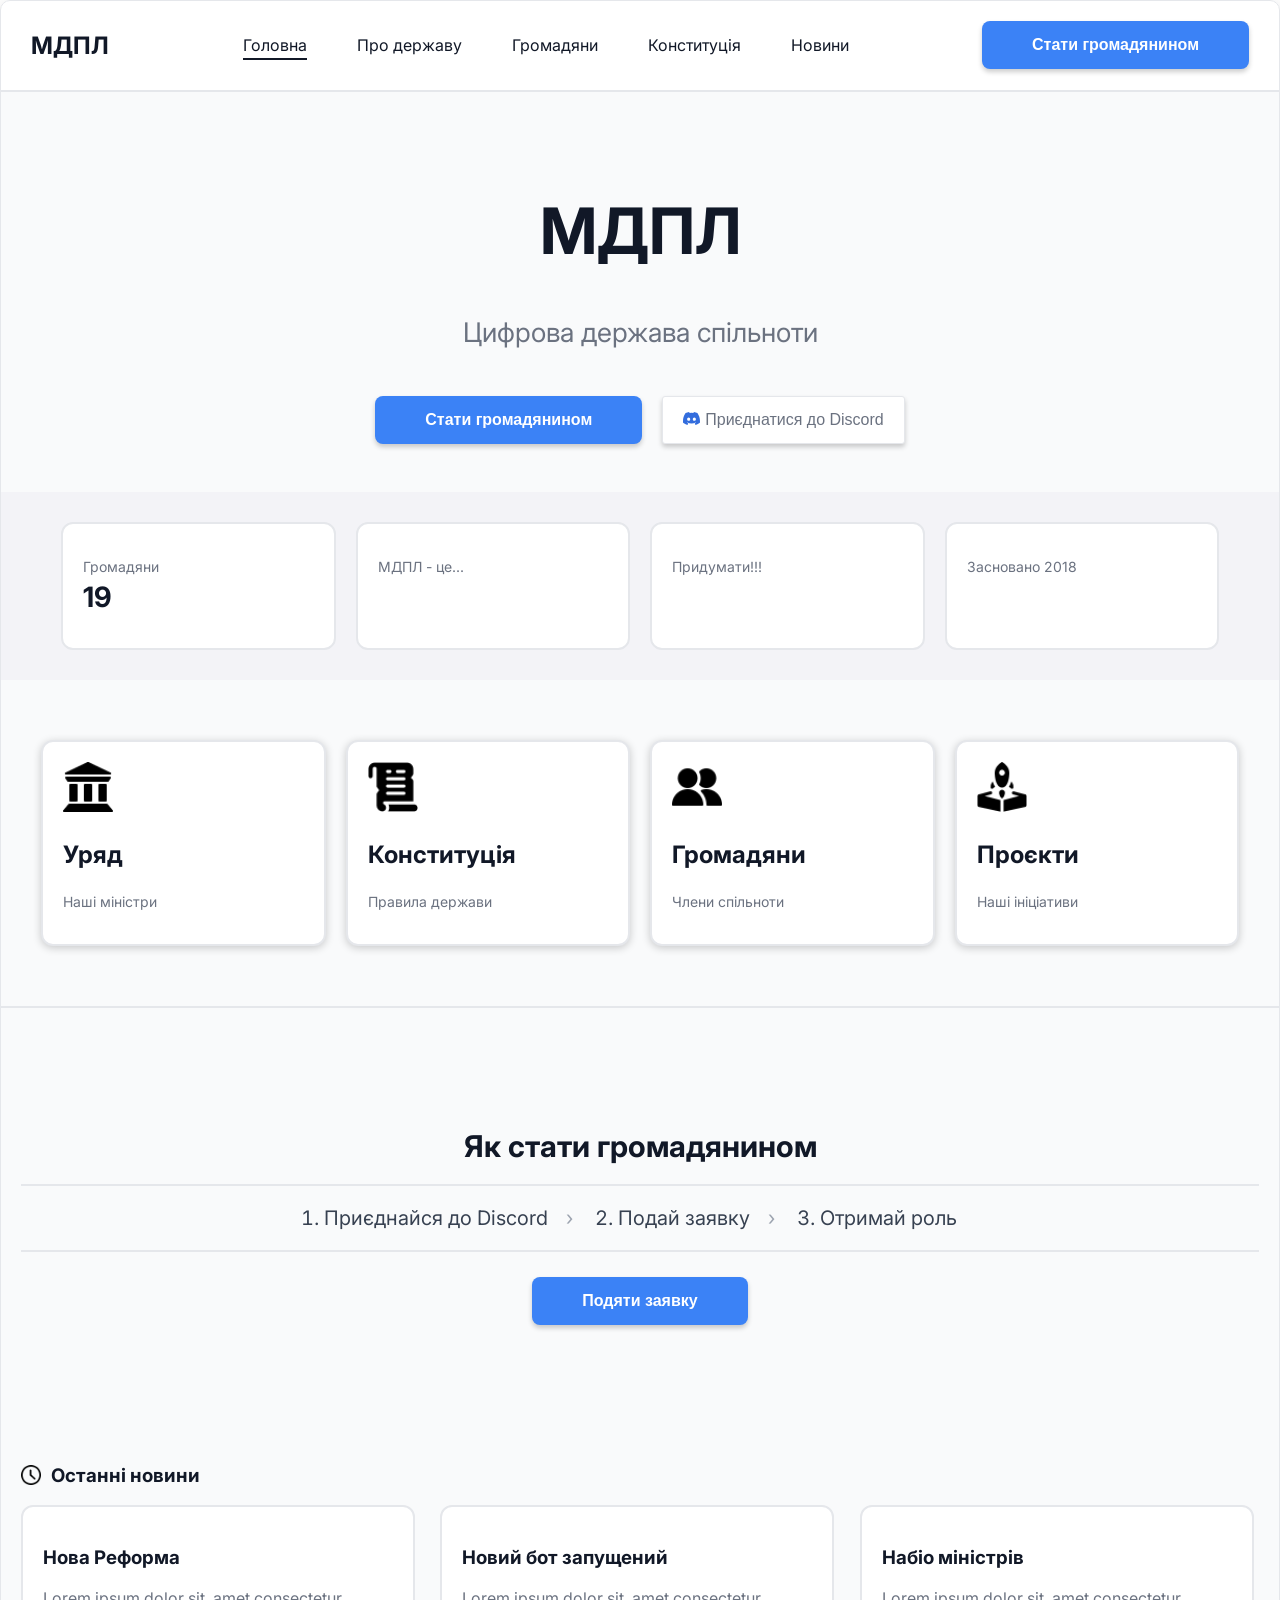
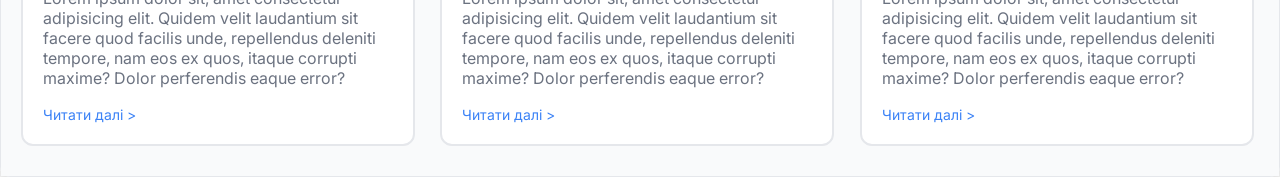
==== commit 0fc924b0: "API fetch added citizens list working" ====
--- a/index.html
+++ b/index.html
@@ -20,7 +20,7 @@
             </div>
             <div class="hero-btns">
                 <button id="become-citizen-btn" class="btn become-citizen-btn">Стати громадянином</button>
-                <button id="join-btn" class="btn join-btn">
+                <button id="join-btn" class="btn join-btn" type="button" onclick="location.href='https://discord.gg/MwVAkWAUa9'">
                     <span>
                         <svg style="color: rgba(51, 109, 221);" xmlns="http://www.w3.org/2000/svg" width="17" height="17" fill="currentColor" class="bi bi-discord" viewBox="0 0 16 16">
                             <path d="M13.545 2.907a13.2 13.2 0 0 0-3.257-1.011.05.05 0 0 0-.052.025c-.141.25-.297.577-.406.833a12.2 12.2 0 0 0-3.658 0 8 8 0 0 0-.412-.833.05.05 0 0 0-.052-.025c-1.125.194-2.22.534-3.257 1.011a.04.04 0 0 0-.021.018C.356 6.024-.213 9.047.066 12.032q.003.022.021.037a13.3 13.3 0 0 0 3.995 2.02.05.05 0 0 0 .056-.019q.463-.63.818-1.329a.05.05 0 0 0-.01-.059l-.018-.011a9 9 0 0 1-1.248-.595.05.05 0 0 1-.02-.066l.015-.019q.127-.095.248-.195a.05.05 0 0 1 .051-.007c2.619 1.196 5.454 1.196 8.041 0a.05.05 0 0 1 .053.007q.121.1.248.195a.05.05 0 0 1-.004.085 8 8 0 0 1-1.249.594.05.05 0 0 0-.03.03.05.05 0 0 0 .003.041c.24.465.515.909.817 1.329a.05.05 0 0 0 .056.019 13.2 13.2 0 0 0 4.001-2.02.05.05 0 0 0 .021-.037c.334-3.451-.559-6.449-2.366-9.106a.03.03 0 0 0-.02-.019m-8.198 7.307c-.789 0-1.438-.724-1.438-1.612s.637-1.613 1.438-1.613c.807 0 1.45.73 1.438 1.613 0 .888-.637 1.612-1.438 1.612m5.316 0c-.788 0-1.438-.724-1.438-1.612s.637-1.613 1.438-1.613c.807 0 1.451.73 1.438 1.613 0 .888-.631 1.612-1.438 1.612"/>
@@ -34,11 +34,11 @@
             <div class="card">
                 <p>
                     Громадяни<br> 
-                    <strong>27</strong>
+                    <strong>19</strong>
                 </p>
             </div>
             <div class="card">
-                <p>Придумати!!!</p>
+                <p>МДПЛ - це...</p>
             </div>
             <div class="card">
                 <p>Придумати!!!</p>
--- a/css/style.css
+++ b/css/style.css
@@ -449,6 +449,12 @@
   border-radius: 7px;
 }
 
+.history-title, .principles-title{
+  display: flex;
+  align-items: center;
+  gap: 10px;
+}
+
 .container-symbols{
   display: flex;
   flex-direction: column;
@@ -459,6 +465,17 @@
   display: flex;
   justify-content: space-between;
   align-items: center;
+}
+
+.symbols-head button{
+  display: flex;
+  align-items: center;
+  gap: 10px;
+}
+
+.symbols-head button:hover{
+  border: 1px solid var(--primary);
+  color: var(--primary);
 }
 
 .symbols-main{
@@ -468,14 +485,21 @@
   padding: 20px 0;
 }
 
-.emblem{
+.emblem, .flag{
+  display: flex;
+  align-items: center;
+  gap: 40px;
+}
+
+.symbol-content{
+  border-left: 3px solid var(--border);
   padding-left: 20px;
-  border-left: 2px solid var(--border);
 }
 
 .slogan{
   display: flex;
   justify-content: center;
+  align-items: center;
   padding: 10px 0;
   border: 1px solid var(--border);
   border-radius: 5px;
@@ -703,6 +727,7 @@
 
 .contents-section h3 {
   margin-bottom: 15px;
+  gap: 20px;
 }
 
 /* GRID 2x3 */
@@ -737,6 +762,7 @@
 /* hover */
 .content-item:hover{
   border-color: var(--primary);
+  background: rgba(59, 130, 246, 0.1);
   transform: translateY(-2px);
 }
 
@@ -747,8 +773,7 @@
 
 /* active */
 .content-item.active {
-  background: var(--primary);
-  color: white;
+  background: rgba(59, 130, 246, 0.1);
   border-color: var(--primary);
 }
 
@@ -806,4 +831,10 @@
   display: flex;
   flex-direction: column;
   gap: 15px;
+}
+
+.attention-info{
+  justify-content: flex-start;
+  gap: 20px;
+  padding-left: 30px;
 }
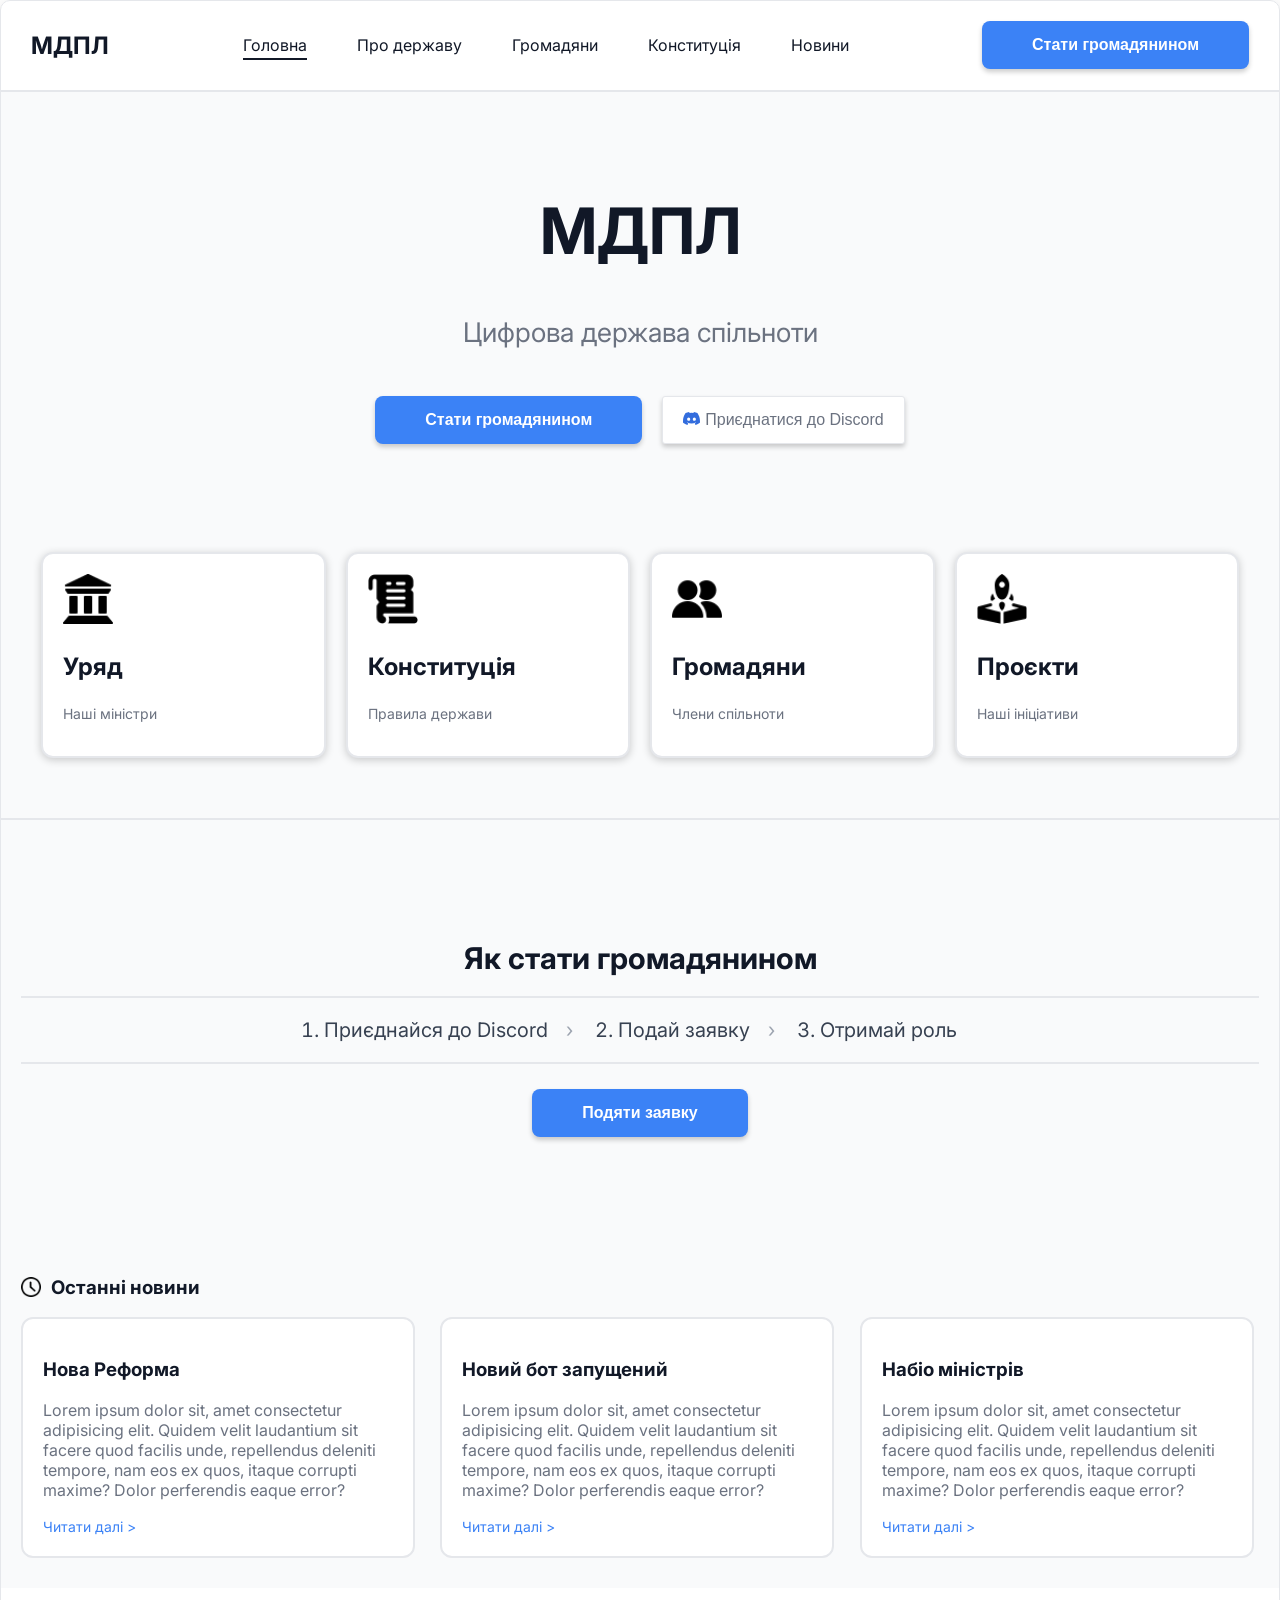
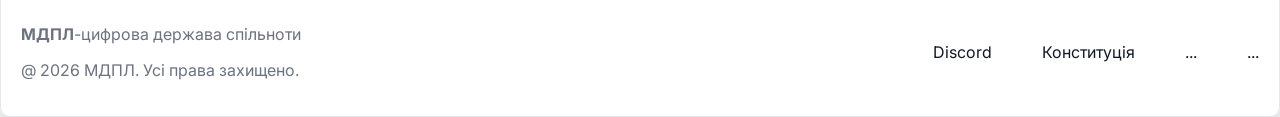
==== commit 715a2e01: "card reveal added in home page" ====
--- a/index.html
+++ b/index.html
@@ -30,43 +30,58 @@
                 </button>
             </div>
         </section>
-        <section id="fast-info" class="fast-info">
-            <div class="card">
-                <p>
-                    Громадяни<br> 
-                    <strong>19</strong>
-                </p>
-            </div>
-            <div class="card">
-                <p>МДПЛ - це...</p>
-            </div>
-            <div class="card">
-                <p>Придумати!!!</p>
-            </div>
-            <div class="card">
-                <p>Засновано 2018</p>
-            </div>
-        </section>
         <section id="features" class="features">
             <div class="features-card card">
-                <img src="./icons/goverment.png" alt="government" width="50px">
-                <h3>Уряд</h3>
-                <p>Наші міністри</p>
+                <div class="card-main">
+                    <img src="./icons/goverment.png" alt="government" width="50px">
+                    <h3>Уряд</h3>
+                    <p>Наші міністри</p>
+                </div>
+                <div class="card-hidden">
+                    <p>
+                        Lorem ipsum dolor sit, amet consectetur adipisicing elit. Similique magni dolor amet illum, 
+                        voluptas assumenda esse sunt aperiam possimus? Dolores nobis sit dolore porro rerum inventore ea commodi doloribus recusandae!
+                    </p>
+                </div>
             </div>
             <div class="features-card card">
-                <img src="./icons/contitution.png" alt="government" width="50px">
-                <h3>Конституція</h3>
-                <p>Правила держави</p>
+                <div class="card-main">
+                    <img src="./icons/contitution.png" alt="government" width="50px">
+                    <h3>Конституція</h3>
+                    <p>Правила держави</p>
+                </div>
+                <div class="card-hidden">
+                    <p>
+                        Lorem ipsum dolor sit, amet consectetur adipisicing elit. Similique magni dolor amet illum, 
+                        voluptas assumenda esse sunt aperiam possimus? Dolores nobis sit dolore porro rerum inventore ea commodi doloribus recusandae!
+                    </p>
+                </div>
             </div>
             <div class="features-card card">
-                <img src="./icons/citizens.png" alt="government" width="50px">
-                <h3>Громадяни</h3>
-                <p>Члени спільноти</p>
+                <div class="card-main">
+                    <img src="./icons/citizens.png" alt="government" width="50px">
+                    <h3>Громадяни</h3>
+                    <p>Члени спільноти</p>
+                </div>
+                <div class="card-hidden">
+                    <p>
+                        Lorem ipsum dolor sit, amet consectetur adipisicing elit. Similique magni dolor amet illum, 
+                        voluptas assumenda esse sunt aperiam possimus? Dolores nobis sit dolore porro rerum inventore ea commodi doloribus recusandae!
+                    </p>
+                </div>
             </div>
             <div class="features-card card">
-                <img src="./icons/project.png" alt="government" width="50px">
-                <h3>Проєкти</h3>
-                <p>Наші ініціативи</p>
+                <div class="card-main">
+                    <img src="./icons/project.png" alt="government" width="50px">
+                    <h3>Проєкти</h3>
+                    <p>Наші ініціативи</p>
+                </div>
+                <div class="card-hidden">
+                    <p>
+                        Lorem ipsum dolor sit, amet consectetur adipisicing elit. Similique magni dolor amet illum, 
+                        voluptas assumenda esse sunt aperiam possimus? Dolores nobis sit dolore porro rerum inventore ea commodi doloribus recusandae!
+                    </p>
+                </div>
             </div>
         </section>
         <section id="application" class="application">
@@ -117,6 +132,23 @@
         </section>
     </main>
 
+    <footer>
+        <div class="container">
+            <div class="footer-right">
+                <p><strong>МДПЛ</strong>-цифрова держава спільноти</p>
+                <p>@ 2026 МДПЛ. Усі права захищено.</p>
+            </div>
+            <div class="footer-left">
+                <nav>
+                    <a href="">Discord</a>
+                    <a href="">Конституція</a>
+                    <a href="">...</a>
+                    <a href="">...</a>
+                </nav>
+            </div>
+        </div>
+    </footer>
+
 
     <!-- Modal -->
     <div class="backdrop">
--- a/css/style.css
+++ b/css/style.css
@@ -19,6 +19,9 @@
 }
 
 body{
+    display: flex;
+    flex-direction: column;
+    min-height: 100vh; /* Takes full viewport height */
     font-family: 'Inter', sans-serif;
     margin: 0;
     padding: 0;
@@ -30,6 +33,7 @@
 
 main{
   background-color: var(--bg-secondary);
+  flex: 1;
 }
 
 section {
@@ -240,6 +244,17 @@
   background: #2563EB;
 }
 
+footer .container{
+  display: flex;
+  justify-content: space-between;
+  align-items: center;
+}
+
+.footer-left nav{
+  display: flex;
+  gap: 50px;
+}
+
 /* PAGE HOME */
 /* HERO */
 
@@ -287,30 +302,6 @@
     color: #FFFFFF;
 }
 
-/* ===================== */
-/* FAST INFO (СТАТИСТИКА) */
-/* ===================== */
-
-.fast-info {
-  display: grid;
-  grid-template-columns: repeat(4, 1fr);
-  gap: 20px;
-  padding: 30px 60px;
-  background-color: rgba(243, 243, 247);
-}
-
-.fast-info p {
-  color: #6B7280;
-  font-size: 14px;
-}
-
-.fast-info strong {
-  display: block;
-  font-size: 28px;
-  color: #111827;
-  margin-top: 5px;
-}
-
 
 /* ===================== */
 /* FEATURES (КАРТОЧКИ) */
@@ -326,8 +317,14 @@
 }
 
 .features-card{
+  position: relative;
   box-shadow: 0 2px 8px rgba(0,0,0,0.2);
   transition: 0.2s ease;
+  overflow: hidden;
+}
+
+.card-main{
+  z-index: 2;
 }
 
 .features-card:hover {
@@ -343,6 +340,22 @@
 .features p {
   font-size: 14px;
   color: #6B7280;
+}
+
+.card-hidden{
+  position: absolute;
+  bottom: 0;
+  left: 0;
+  width: 100%;
+  z-index: 0;
+  background: var(--bg);
+
+  transform: translateY(100%);
+  transition: all 0.3s ease;
+}
+
+.features-card:hover .card-hidden{
+  transform: translateY(0);
 }
 
 /* ===================== */
@@ -489,6 +502,10 @@
   display: flex;
   align-items: center;
   gap: 40px;
+}
+
+.flag img{
+  box-shadow: 0 15px 30px rgba(0,0,0, 0.30);
 }
 
 .symbol-content{
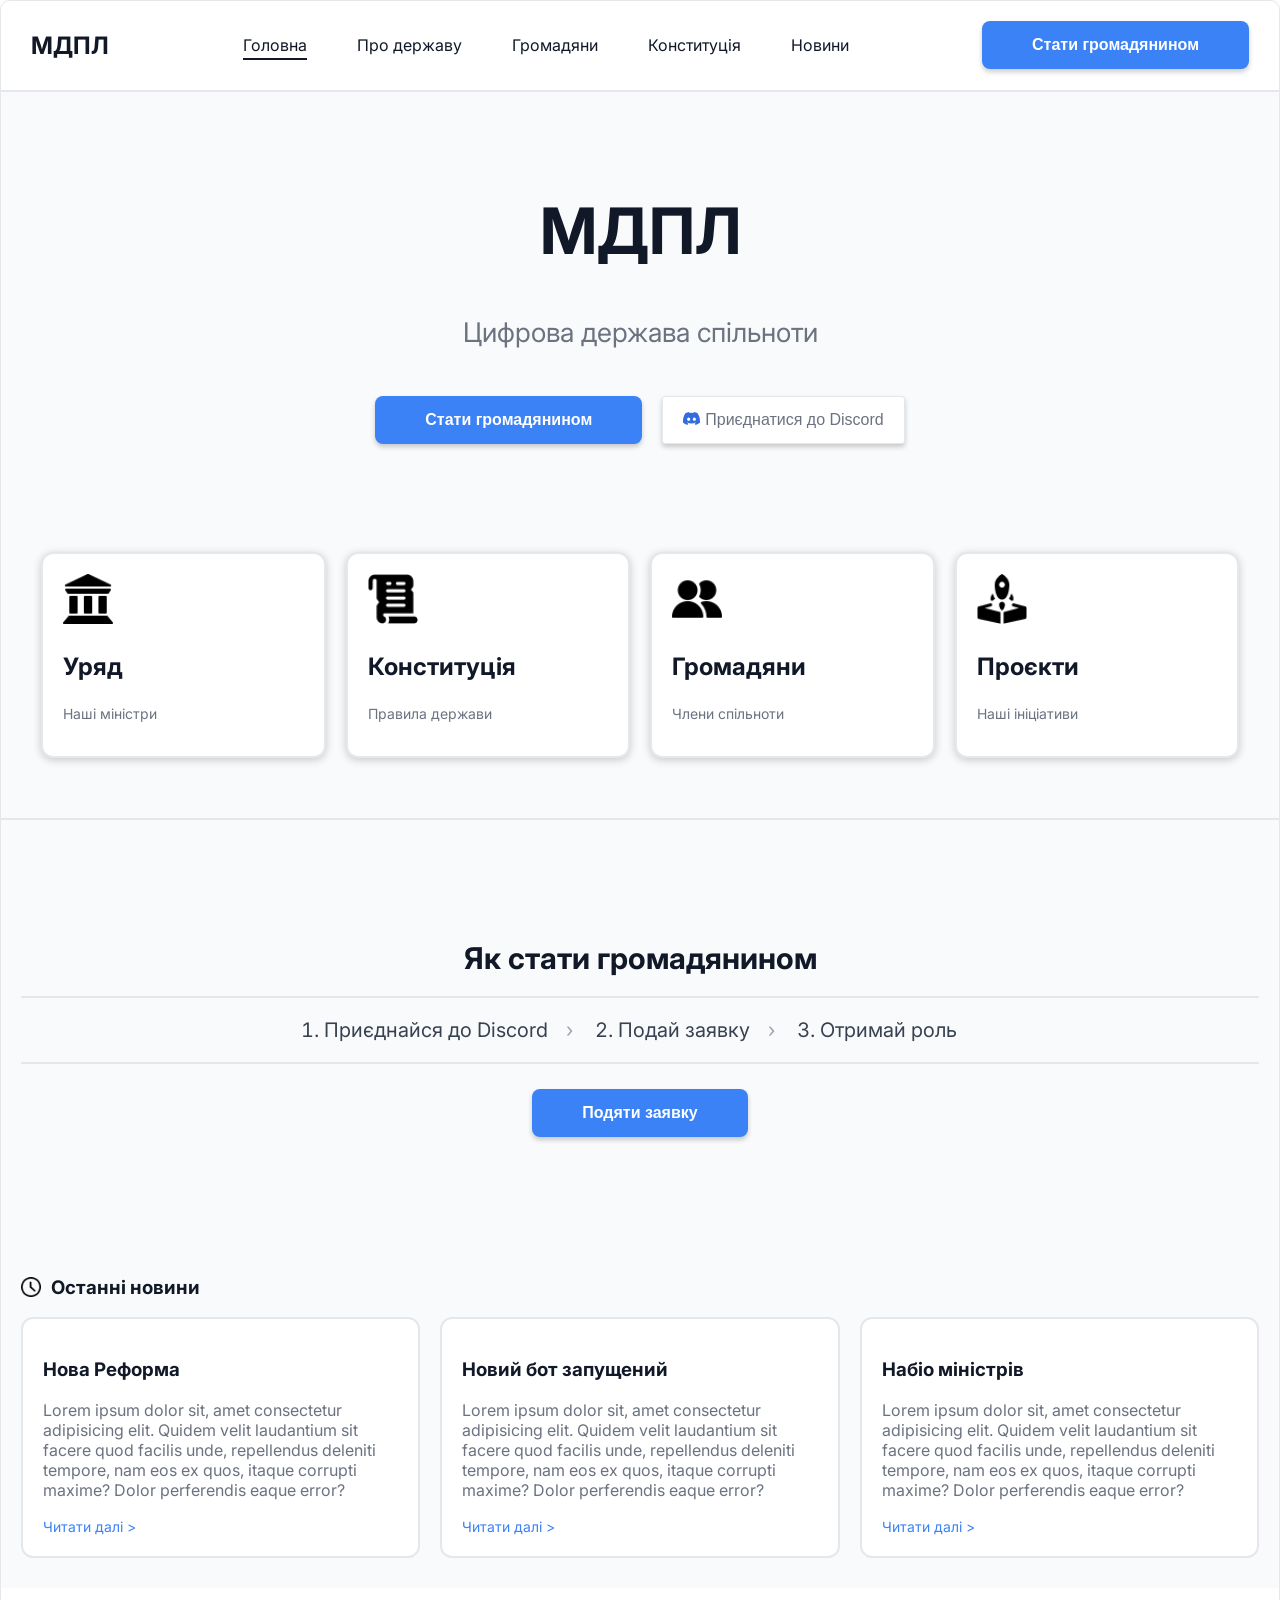
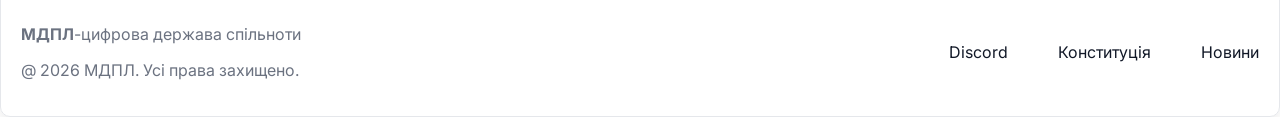
==== commit 491c3dac: "Mobile version and Discord WebHook" ====
--- a/index.html
+++ b/index.html
@@ -140,10 +140,9 @@
             </div>
             <div class="footer-left">
                 <nav>
-                    <a href="">Discord</a>
-                    <a href="">Конституція</a>
-                    <a href="">...</a>
-                    <a href="">...</a>
+                    <a href="https://discord.gg/MwVAkWAUa9'">Discord</a>
+                    <a href="constitution.html">Конституція</a>
+                    <a href="news.html">Новини</a>
                 </nav>
             </div>
         </div>
@@ -161,19 +160,19 @@
                 </div>
                 <form class="blank">
                     <label>
-                        Прізвище та Ім'я
+                        Прізвище та Ім'я *
                         <input class="contact-modal-form" type="text" name="name" placeholder="Василь Клеменко">
                     </label>
                     <label>
-                        Дата народження
+                        Дата народження *
                         <input class="contact-modal-form"  type="date" name="date">
                     </label>
                     <label>
-                        Мета вступу до МДПЛ
+                        Мета вступу до МДПЛ *
                         <textarea class="contact-modal-form"  name="reason" placeholder="Коротко разкажіть, чому хочете стати частиною держави"></textarea>
                     </label>
                     <label>
-                        Ідеї та проєкти
+                        Ідеї та проєкти *
                         <textarea class="contact-modal-form"  name="projects" placeholder="Над чим ви працюєте або хочете працювати..."></textarea>
                     </label>
                     <label>
@@ -182,7 +181,7 @@
                     </label>
                     <div class="modal-btns">
                         <button class="btn cancle-btn">Скасувати</button>
-                        <button id="submit-btn" class="btn submit-btn">Подати заявку</button>
+                        <button type="submit" id="submit-btn" class="btn submit-btn">Подати заявку</button>
                     </div>
                 </form>
             </div>
--- a/css/style.css
+++ b/css/style.css
@@ -10,7 +10,7 @@
   --text-secondary: #6B7280;
   --font-bold: 700;
 
-  --shadow-lg: 0 10px 25px rgba(0,0,0, 0.20);
+  --shadow-lg: 0 4px 12px rgba(0,0,0,0.08);
 
   --success: #10B981;
   --error: #EF4444;
@@ -99,6 +99,7 @@
   opacity: 0;
   visibility: hidden;
   pointer-events: none;
+  backdrop-filter: blur(10px);
 
   transition: opacity 250ms cubic-bezier(0.4, 0, 0.2, 1),
     visibility 250ms cubic-bezier(0.4, 0, 0.2, 1);
@@ -163,6 +164,10 @@
   margin-bottom: 24px;
 }
 
+.contact-modal-form.error {
+  border: 2px solid red;
+}
+
 .modal-btns{
   display: flex;
   justify-content: end;
@@ -253,6 +258,7 @@
 .footer-left nav{
   display: flex;
   gap: 50px;
+  flex-wrap: wrap;
 }
 
 /* PAGE HOME */
@@ -441,10 +447,6 @@
   gap: 20px;
 }
 
-.news-grid .card{
-  max-width: 350px;
-}
-
 /* ABOUT PAGE */
 
 .about-info{
@@ -520,7 +522,6 @@
   padding: 10px 0;
   border: 1px solid var(--border);
   border-radius: 5px;
-  width: 100%;
   background: var(--bg);
   box-shadow: 0 5px 15px rgba(0,0,0, 0.20);
   background: linear-gradient(90deg, rgba(255, 255, 255, 1) 0%, rgba(241, 245, 254, 1) 38%);
@@ -854,4 +855,99 @@
   justify-content: flex-start;
   gap: 20px;
   padding-left: 30px;
+}
+
+/* ================== */
+/* MOBILE */
+/* ================== */
+
+@media screen and (max-width: 1024px) {
+  header nav, header button{
+    display: none;
+  }
+
+  /* HOME PAGE */
+
+  .hero-btns{
+    flex-direction: column;
+  }
+
+  .features {
+    grid-template-columns: repeat(2, 2fr);
+  }
+
+  .steps-list {
+    list-style: none;
+    flex-direction: column;
+    gap: 30px;
+  }
+
+  .application li {
+    padding: 20px;
+    border-radius: 10px;
+    background-color: var(--bg);
+    box-shadow: var(--shadow-lg);
+  }
+
+  /* стрілочки */
+  .application li::after {
+    content: "";
+  }
+
+  .news-grid {
+    display: flex;
+    flex-direction: column;
+    gap: 20px;
+  }
+
+  /* ABOUT PAGE */
+
+  .about-info{
+    flex-direction: column;
+  }
+
+  .symbols-main{
+    display: flex;
+    align-items: center;
+    justify-content: space-around;
+    padding: 20px 0;
+    flex-direction: column;
+    gap: 20px;
+  }
+
+  /* CITIZENS PAGE */
+
+  .stats {
+    display: flex;
+    justify-content: center;
+    flex-wrap: wrap;
+  }
+
+  #search {
+    width: 100%;
+  }
+
+  /* CONSTITUTION PAGE */
+
+  .contents {
+    display: grid;
+    grid-template-columns: repeat(2, 3fr);
+    gap: 15px;
+  }
+}
+
+@media screen and (max-width: 768px) {
+  .features {
+    grid-template-columns: repeat(1, 4fr);
+  }
+
+  footer .container{
+    flex-direction: column;
+    gap: 20px;
+  }
+
+  .contents {
+    display: flex;
+    flex-direction: column;
+  }
 }
